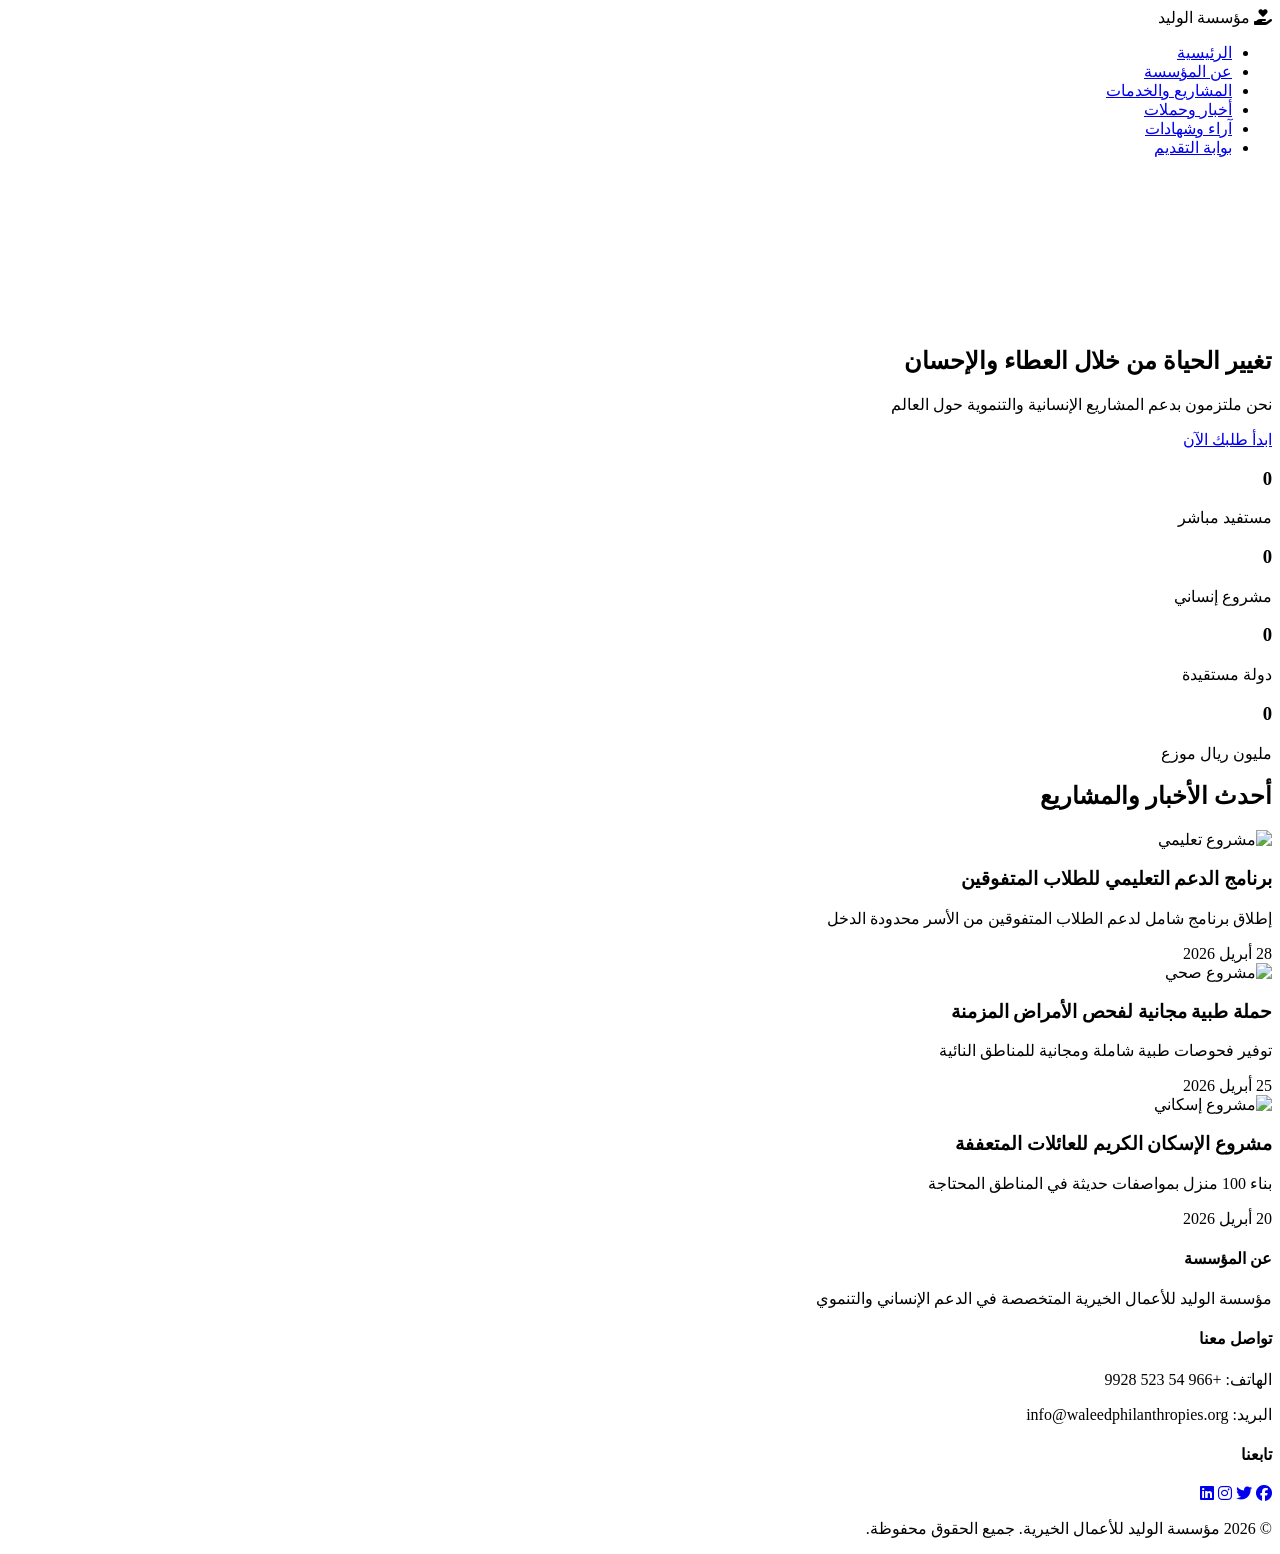
==== index.html @ 7e360c25 "Add initial HTML structure for the website" ====
<!DOCTYPE html>
<html lang="ar" dir="rtl">
<head>
    <meta charset="UTF-8">
    <meta name="viewport" content="width=device-width, initial-scale=1.0">
    <title>مؤسسة الوليد للأعمال الخيرية - Waleed Philanthropies</title>
    <link rel="stylesheet" href="styles/main.css">
    <link rel="stylesheet" href="https://cdnjs.cloudflare.com/ajax/libs/font-awesome/6.4.0/css/all.min.css">
    <link href="https://fonts.googleapis.com/css2?family=Cairo:wght@400;600;700;900&family=Playfair+Display:wght@700&display=swap" rel="stylesheet">
</head>
<body>
    <!-- Navigation Bar -->
    <nav class="navbar">
        <div class="navbar-container">
            <div class="navbar-logo">
                <i class="fas fa-hand-holding-heart"></i>
                <span>مؤسسة الوليد</span>
            </div>
            <ul class="nav-menu">
                <li class="nav-item"><a href="#home" class="nav-link active">الرئيسية</a></li>
                <li class="nav-item"><a href="#about" class="nav-link">عن المؤسسة</a></li>
                <li class="nav-item"><a href="#services" class="nav-link">المشاريع والخدمات</a></li>
                <li class="nav-item"><a href="#blog" class="nav-link">أخبار وحملات</a></li>
                <li class="nav-item"><a href="#testimonials" class="nav-link">آراء وشهادات</a></li>
                <li class="nav-item"><a href="portal.html" class="nav-link portal-btn">بوابة التقديم</a></li>
            </ul>
            <div class="hamburger">
                <span class="bar"></span>
                <span class="bar"></span>
                <span class="bar"></span>
            </div>
        </div>
    </nav>

    <!-- Hero Section -->
    <section id="home" class="hero">
        <video class="hero-video" autoplay muted loop>
            <source src="https://videos.pexels.com/video-files/4325906/4325906-hd_1920_1080_25fps.mp4" type="video/mp4">
        </video>
        <div class="hero-overlay"></div>
        <div class="hero-content">
            <h1 class="hero-title">تغيير الحياة من خلال العطاء والإحسان</h1>
            <p class="hero-subtitle">نحن ملتزمون بدعم المشاريع الإنسانية والتنموية حول العالم</p>
            <a href="portal.html" class="cta-button">ابدأ طلبك الآن</a>
        </div>
    </section>

    <!-- Statistics Section -->
    <section class="statistics">
        <div class="stats-container">
            <div class="stat-card">
                <h3 class="stat-number" data-count="50000">0</h3>
                <p class="stat-label">مستفيد مباشر</p>
            </div>
            <div class="stat-card">
                <h3 class="stat-number" data-count="250">0</h3>
                <p class="stat-label">مشروع إنساني</p>
            </div>
            <div class="stat-card">
                <h3 class="stat-number" data-count="150">0</h3>
                <p class="stat-label">دولة مستقيدة</p>
            </div>
            <div class="stat-card">
                <h3 class="stat-number" data-count="5000">0</h3>
                <p class="stat-label">مليون ريال موزع</p>
            </div>
        </div>
    </section>

    <!-- Latest News Section -->
    <section class="news-section">
        <div class="container">
            <h2 class="section-title">أحدث الأخبار والمشاريع</h2>
            <div class="news-grid">
                <article class="news-card">
                    <img src="https://images.unsplash.com/photo-1488521787991-3873fed32fc4?w=500&h=300&fit=crop" alt="مشروع تعليمي">
                    <div class="news-content">
                        <h3>برنامج الدعم التعليمي للطلاب المتفوقين</h3>
                        <p>إطلاق برنامج شامل لدعم الطلاب المتفوقين من الأسر محدودة الدخل</p>
                        <span class="news-date">28 أبريل 2026</span>
                    </div>
                </article>

                <article class="news-card">
                    <img src="https://images.unsplash.com/photo-1559027615-cd2628902d4a?w=500&h=300&fit=crop" alt="مشروع صحي">
                    <div class="news-content">
                        <h3>حملة طبية مجانية لفحص الأمراض المزمنة</h3>
                        <p>توفير فحوصات طبية شاملة ومجانية للمناطق النائية</p>
                        <span class="news-date">25 أبريل 2026</span>
                    </div>
                </article>

                <article class="news-card">
                    <img src="https://images.unsplash.com/photo-1559329007-40ec44d1641a?w=500&h=300&fit=crop" alt="مشروع إسكاني">
                    <div class="news-content">
                        <h3>مشروع الإسكان الكريم للعائلات المتعففة</h3>
                        <p>بناء 100 منزل بمواصفات حديثة في المناطق المحتاجة</p>
                        <span class="news-date">20 أبريل 2026</span>
                    </div>
                </article>
            </div>
        </div>
    </section>

    <!-- Footer -->
    <footer class="footer">
        <div class="footer-container">
            <div class="footer-section">
                <h4>عن المؤسسة</h4>
                <p>مؤسسة الوليد للأعمال الخيرية المتخصصة في الدعم الإنساني والتنموي</p>
            </div>
            <div class="footer-section">
                <h4>تواصل معنا</h4>
                <p>الهاتف: +966 54 523 9928</p>
                <p>البريد: info@waleedphilanthropies.org</p>
            </div>
            <div class="footer-section">
                <h4>تابعنا</h4>
                <div class="social-links">
                    <a href="#"><i class="fab fa-facebook"></i></a>
                    <a href="#"><i class="fab fa-twitter"></i></a>
                    <a href="#"><i class="fab fa-instagram"></i></a>
                    <a href="#"><i class="fab fa-linkedin"></i></a>
                </div>
            </div>
        </div>
        <div class="footer-bottom">
            <p>&copy; 2026 مؤسسة الوليد للأعمال الخيرية. جميع الحقوق محفوظة.</p>
        </div>
    </footer>

    <script src="js/main.js"></script>
</body>
</html>
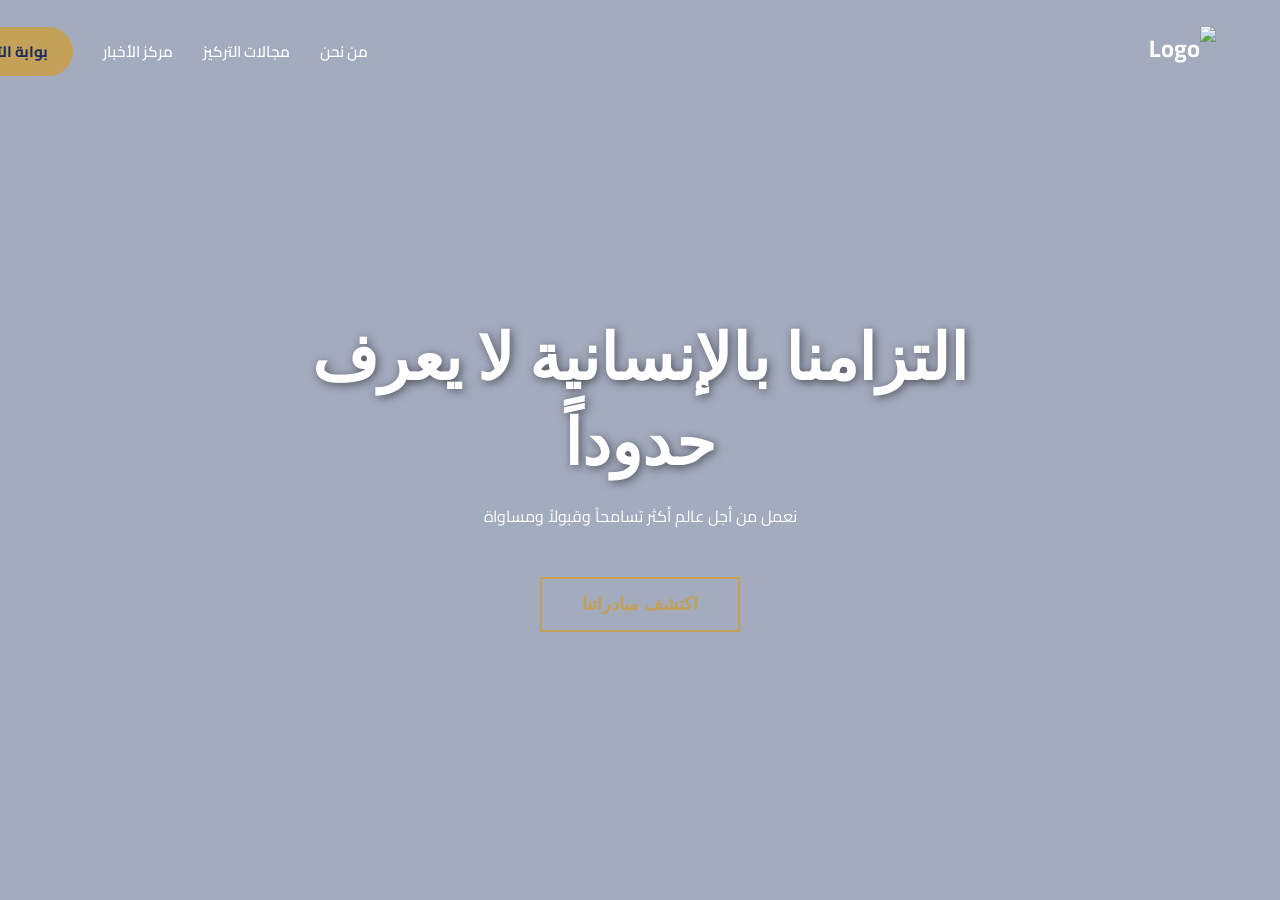
==== commit f65f336b: "Refactor index.html structure and content Updated the title and modified the navigation bar structur" ====
--- a/index.html
+++ b/index.html
@@ -3,132 +3,45 @@
 <head>
     <meta charset="UTF-8">
     <meta name="viewport" content="width=device-width, initial-scale=1.0">
-    <title>مؤسسة الوليد للأعمال الخيرية - Waleed Philanthropies</title>
+    <title>مؤسسة الوليد للإنسانية</title>
+    <link href="https://fonts.googleapis.com/css2?family=Cairo:wght@400;700&family=Playfair+Display:wght@700&display=swap" rel="stylesheet">
     <link rel="stylesheet" href="styles/main.css">
-    <link rel="stylesheet" href="https://cdnjs.cloudflare.com/ajax/libs/font-awesome/6.4.0/css/all.min.css">
-    <link href="https://fonts.googleapis.com/css2?family=Cairo:wght@400;600;700;900&family=Playfair+Display:wght@700&display=swap" rel="stylesheet">
 </head>
 <body>
-    <!-- Navigation Bar -->
-    <nav class="navbar">
-        <div class="navbar-container">
-            <div class="navbar-logo">
-                <i class="fas fa-hand-holding-heart"></i>
-                <span>مؤسسة الوليد</span>
-            </div>
-            <ul class="nav-menu">
-                <li class="nav-item"><a href="#home" class="nav-link active">الرئيسية</a></li>
-                <li class="nav-item"><a href="#about" class="nav-link">عن المؤسسة</a></li>
-                <li class="nav-item"><a href="#services" class="nav-link">المشاريع والخدمات</a></li>
-                <li class="nav-item"><a href="#blog" class="nav-link">أخبار وحملات</a></li>
-                <li class="nav-item"><a href="#testimonials" class="nav-link">آراء وشهادات</a></li>
-                <li class="nav-item"><a href="portal.html" class="nav-link portal-btn">بوابة التقديم</a></li>
-            </ul>
-            <div class="hamburger">
-                <span class="bar"></span>
-                <span class="bar"></span>
-                <span class="bar"></span>
-            </div>
+
+    <nav class="navbar" id="mainNav">
+        <div class="navbar-logo">
+            <img src="https://alwaleedphilanthropies.org/themes/custom/alwaleed/logo.svg" alt="Logo" style="height: 50px;">
         </div>
+        <ul class="nav-links">
+            <li><a href="#">من نحن</a></li>
+            <li><a href="#">مجالات التركيز</a></li>
+            <li><a href="#">مركز الأخبار</a></li>
+            <li><a href="portal.html" class="portal-btn">بوابة التقديم</a></li>
+        </ul>
     </nav>
 
-    <!-- Hero Section -->
-    <section id="home" class="hero">
-        <video class="hero-video" autoplay muted loop>
-            <source src="https://videos.pexels.com/video-files/4325906/4325906-hd_1920_1080_25fps.mp4" type="video/mp4">
+    <header class="hero">
+        <div class="hero-overlay"></div>
+        <video class="hero-video" autoplay muted loop playsinline>
+            <source src="https://alwaleedphilanthropies.org/themes/custom/alwaleed/video/home-video.mp4" type="video/mp4">
         </video>
-        <div class="hero-overlay"></div>
         <div class="hero-content">
-            <h1 class="hero-title">تغيير الحياة من خلال العطاء والإحسان</h1>
-            <p class="hero-subtitle">نحن ملتزمون بدعم المشاريع الإنسانية والتنموية حول العالم</p>
-            <a href="portal.html" class="cta-button">ابدأ طلبك الآن</a>
+            <h1 class="hero-title">التزامنا بالإنسانية لا يعرف حدوداً</h1>
+            <p>نعمل من أجل عالم أكثر تسامحاً وقبولاً ومساواة</p>
+            <button class="cta-main" onclick="location.href='portal.html'">اكتشف مبادراتنا</button>
         </div>
-    </section>
+    </header>
 
-    <!-- Statistics Section -->
-    <section class="statistics">
-        <div class="stats-container">
-            <div class="stat-card">
-                <h3 class="stat-number" data-count="50000">0</h3>
-                <p class="stat-label">مستفيد مباشر</p>
-            </div>
-            <div class="stat-card">
-                <h3 class="stat-number" data-count="250">0</h3>
-                <p class="stat-label">مشروع إنساني</p>
-            </div>
-            <div class="stat-card">
-                <h3 class="stat-number" data-count="150">0</h3>
-                <p class="stat-label">دولة مستقيدة</p>
-            </div>
-            <div class="stat-card">
-                <h3 class="stat-number" data-count="5000">0</h3>
-                <p class="stat-label">مليون ريال موزع</p>
-            </div>
-        </div>
-    </section>
-
-    <!-- Latest News Section -->
-    <section class="news-section">
-        <div class="container">
-            <h2 class="section-title">أحدث الأخبار والمشاريع</h2>
-            <div class="news-grid">
-                <article class="news-card">
-                    <img src="https://images.unsplash.com/photo-1488521787991-3873fed32fc4?w=500&h=300&fit=crop" alt="مشروع تعليمي">
-                    <div class="news-content">
-                        <h3>برنامج الدعم التعليمي للطلاب المتفوقين</h3>
-                        <p>إطلاق برنامج شامل لدعم الطلاب المتفوقين من الأسر محدودة الدخل</p>
-                        <span class="news-date">28 أبريل 2026</span>
-                    </div>
-                </article>
-
-                <article class="news-card">
-                    <img src="https://images.unsplash.com/photo-1559027615-cd2628902d4a?w=500&h=300&fit=crop" alt="مشروع صحي">
-                    <div class="news-content">
-                        <h3>حملة طبية مجانية لفحص الأمراض المزمنة</h3>
-                        <p>توفير فحوصات طبية شاملة ومجانية للمناطق النائية</p>
-                        <span class="news-date">25 أبريل 2026</span>
-                    </div>
-                </article>
-
-                <article class="news-card">
-                    <img src="https://images.unsplash.com/photo-1559329007-40ec44d1641a?w=500&h=300&fit=crop" alt="مشروع إسكاني">
-                    <div class="news-content">
-                        <h3>مشروع الإسكان الكريم للعائلات المتعففة</h3>
-                        <p>بناء 100 منزل بمواصفات حديثة في المناطق المحتاجة</p>
-                        <span class="news-date">20 أبريل 2026</span>
-                    </div>
-                </article>
-            </div>
-        </div>
-    </section>
-
-    <!-- Footer -->
-    <footer class="footer">
-        <div class="footer-container">
-            <div class="footer-section">
-                <h4>عن المؤسسة</h4>
-                <p>مؤسسة الوليد للأعمال الخيرية المتخصصة في الدعم الإنساني والتنموي</p>
-            </div>
-            <div class="footer-section">
-                <h4>تواصل معنا</h4>
-                <p>الهاتف: +966 54 523 9928</p>
-                <p>البريد: info@waleedphilanthropies.org</p>
-            </div>
-            <div class="footer-section">
-                <h4>تابعنا</h4>
-                <div class="social-links">
-                    <a href="#"><i class="fab fa-facebook"></i></a>
-                    <a href="#"><i class="fab fa-twitter"></i></a>
-                    <a href="#"><i class="fab fa-instagram"></i></a>
-                    <a href="#"><i class="fab fa-linkedin"></i></a>
-                </div>
-            </div>
-        </div>
-        <div class="footer-bottom">
-            <p>&copy; 2026 مؤسسة الوليد للأعمال الخيرية. جميع الحقوق محفوظة.</p>
-        </div>
-    </footer>
-
-    <script src="js/main.js"></script>
+    <script>
+        window.onscroll = function() {
+            var nav = document.getElementById('mainNav');
+            if (window.pageYOffset > 100) {
+                nav.classList.add("scrolled");
+            } else {
+                nav.classList.remove("scrolled");
+            }
+        };
+    </script>
 </body>
 </html>
--- a/styles/main.css
+++ b/styles/main.css
@@ -0,0 +1,133 @@
+/* تحديث التنسيق ليكون مطابقاً للموقع الرسمي */
+:root {
+    --primary-navy: #1a2d5c;
+    --gold-accent: #C5A059;
+    --white: #ffffff;
+    --transition: all 0.4s ease;
+}
+
+body {
+    font-family: 'Cairo', sans-serif;
+    margin: 0;
+    overflow-x: hidden;
+}
+
+/* شريط التنقل الشفاف (مثل الموقع الرسمي) */
+.navbar {
+    position: fixed;
+    top: 0;
+    width: 100%;
+    padding: 20px 5%;
+    display: flex;
+    justify-content: space-between;
+    align-items: center;
+    z-index: 1000;
+    background: transparent; /* يبدأ شفافاً */
+    transition: var(--transition);
+}
+
+/* يتحول للون الكحلي عند التمرير للأسفل */
+.navbar.scrolled {
+    background: var(--primary-navy);
+    padding: 10px 5%;
+    box-shadow: 0 5px 15px rgba(0,0,0,0.2);
+}
+
+.navbar-logo {
+    color: var(--white);
+    font-size: 1.5rem;
+    font-weight: 700;
+    display: flex;
+    align-items: center;
+    gap: 10px;
+}
+
+.nav-links {
+    display: flex;
+    gap: 30px;
+    list-style: none;
+}
+
+.nav-links a {
+    color: var(--white);
+    text-decoration: none;
+    font-weight: 600;
+    font-size: 0.95rem;
+    transition: var(--transition);
+}
+
+.nav-links a:hover {
+    color: var(--gold-accent);
+}
+
+/* زر بوابة التقديم المييز */
+.portal-btn {
+    background: var(--gold-accent);
+    color: var(--primary-navy) !important;
+    padding: 10px 25px;
+    border-radius: 50px; /* زوايا دائرية بالكامل */
+    font-weight: 700 !important;
+}
+
+/* قسم الفيديو الرئيسي (Hero Section) */
+.hero {
+    height: 100vh;
+    width: 100%;
+    position: relative;
+    display: flex;
+    align-items: center;
+    justify-content: center;
+    text-align: center;
+    color: var(--white);
+}
+
+.hero-video {
+    position: absolute;
+    top: 0;
+    left: 0;
+    width: 100%;
+    height: 100%;
+    object-fit: cover;
+    z-index: -1;
+}
+
+.hero-overlay {
+    position: absolute;
+    top: 0;
+    left: 0;
+    width: 100%;
+    height: 100%;
+    background: rgba(26, 45, 92, 0.4); /* تظليل خفيف جداً لإبراز النص */
+    z-index: 0;
+}
+
+.hero-content {
+    position: relative;
+    z-index: 1;
+    max-width: 800px;
+}
+
+.hero-title {
+    font-family: 'Playfair Display', serif; /* خط فخم للعناوين */
+    font-size: 4rem;
+    font-weight: 700;
+    margin-bottom: 20px;
+    text-shadow: 2px 2px 10px rgba(0,0,0,0.5);
+}
+
+.cta-main {
+    margin-top: 30px;
+    padding: 15px 40px;
+    background: transparent;
+    border: 2px solid var(--gold-accent);
+    color: var(--gold-accent);
+    font-size: 1.1rem;
+    font-weight: 700;
+    cursor: pointer;
+    transition: var(--transition);
+}
+
+.cta-main:hover {
+    background: var(--gold-accent);
+    color: var(--primary-navy);
+}
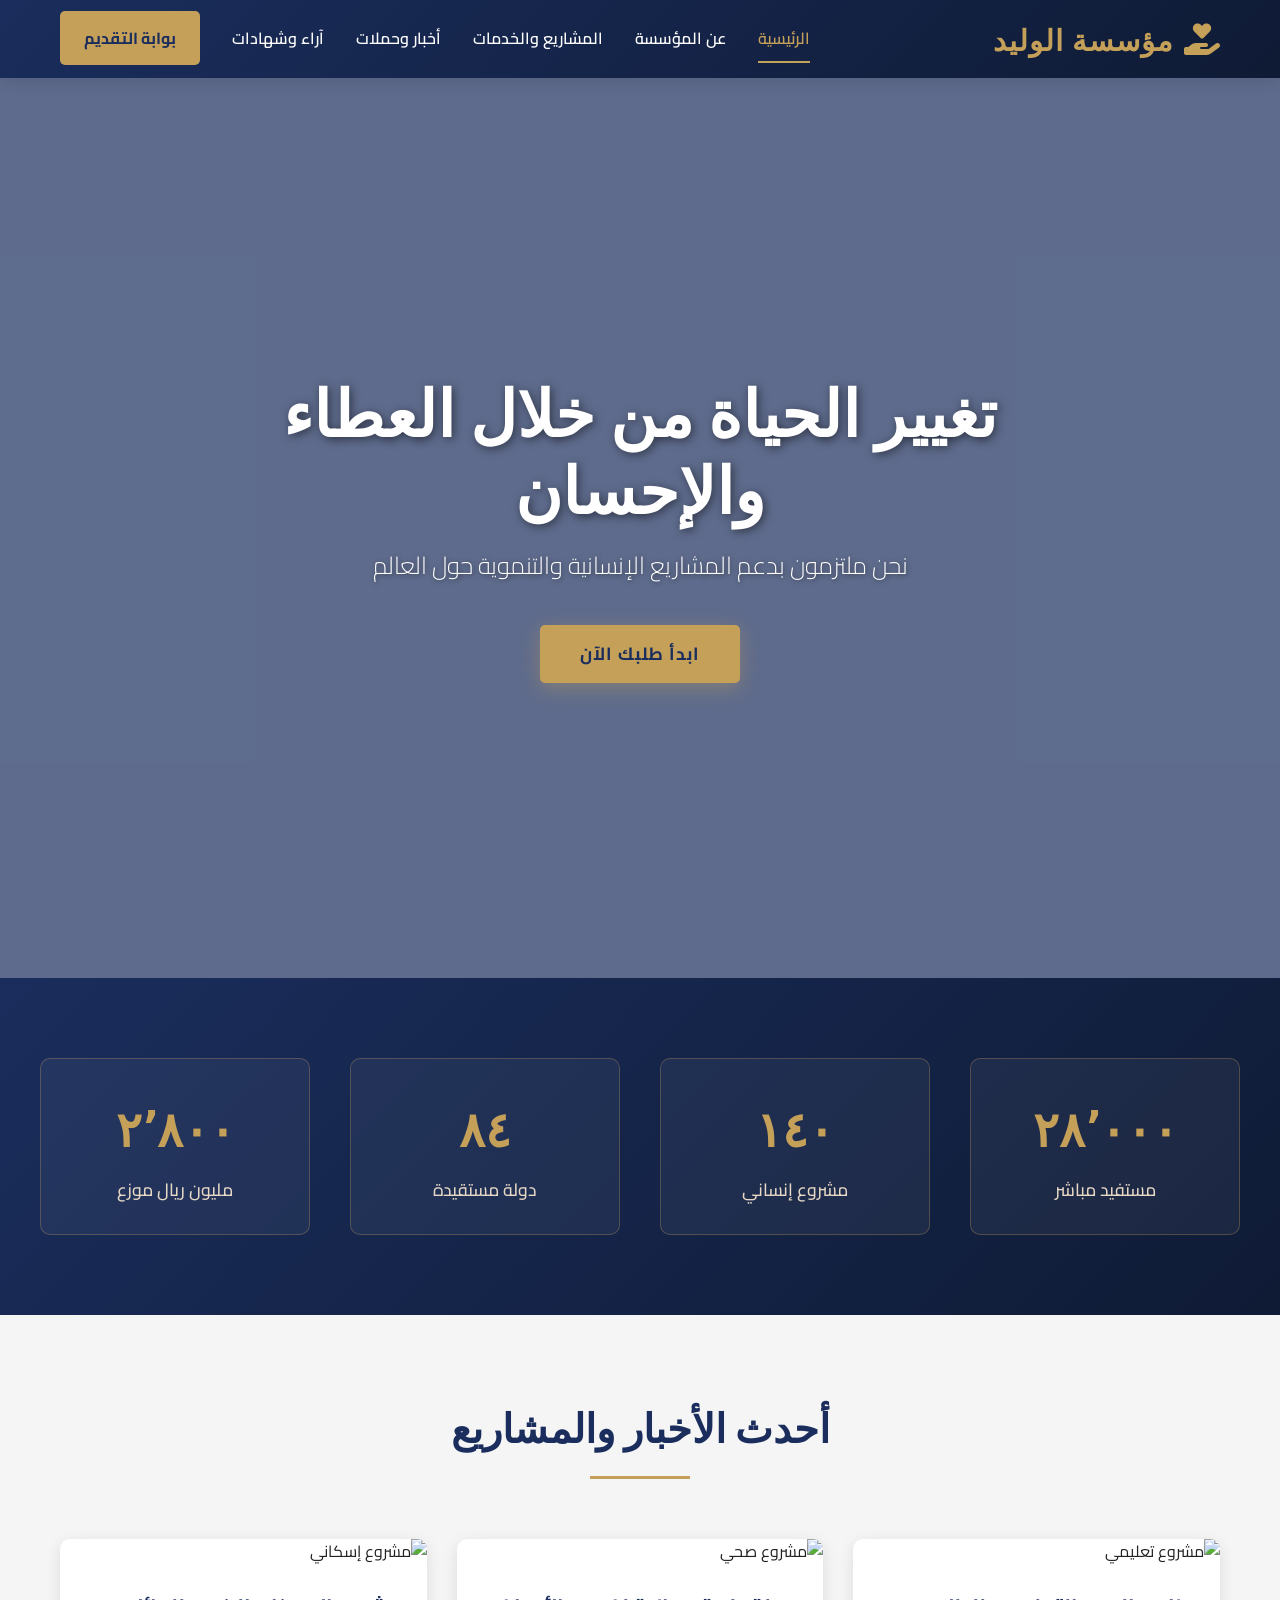
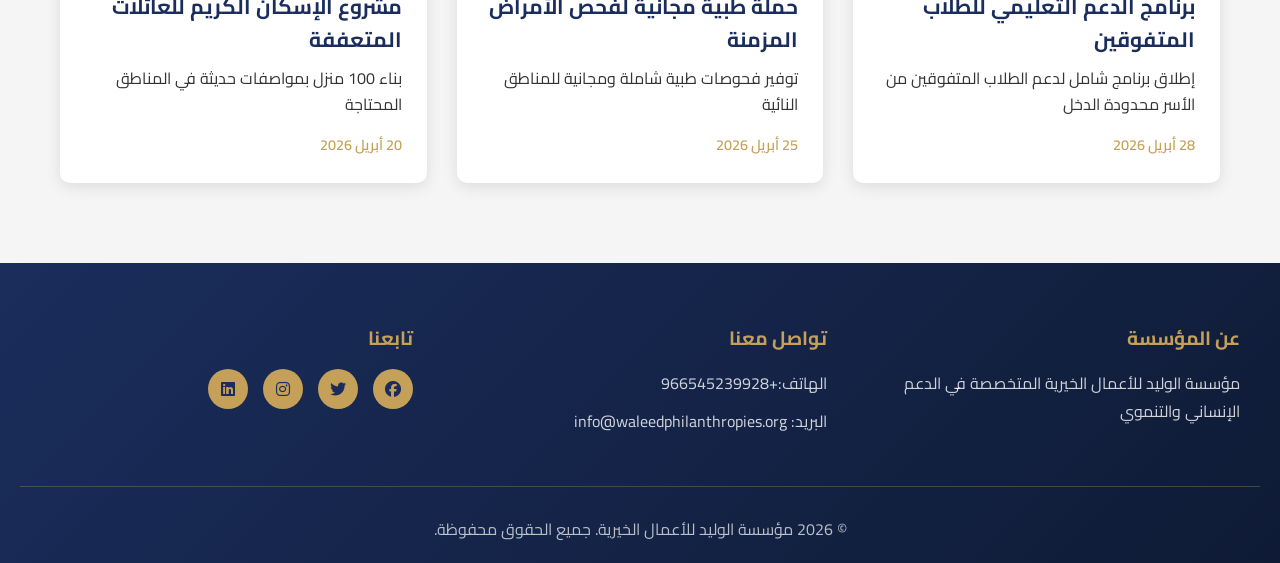
==== commit aa380fb0: "Update title and navigation structure in index.html" ====
--- a/index.html
+++ b/index.html
@@ -3,45 +3,132 @@
 <head>
     <meta charset="UTF-8">
     <meta name="viewport" content="width=device-width, initial-scale=1.0">
-    <title>مؤسسة الوليد للإنسانية</title>
-    <link href="https://fonts.googleapis.com/css2?family=Cairo:wght@400;700&family=Playfair+Display:wght@700&display=swap" rel="stylesheet">
+    <title>مؤسسة الوليد للأعمال الخيرية - Waleed Philanthropies</title>
     <link rel="stylesheet" href="styles/main.css">
+    <link rel="stylesheet" href="https://cdnjs.cloudflare.com/ajax/libs/font-awesome/6.4.0/css/all.min.css">
+    <link href="https://fonts.googleapis.com/css2?family=Cairo:wght@400;600;700;900&family=Playfair+Display:wght@700&display=swap" rel="stylesheet">
 </head>
 <body>
-
-    <nav class="navbar" id="mainNav">
-        <div class="navbar-logo">
-            <img src="https://alwaleedphilanthropies.org/themes/custom/alwaleed/logo.svg" alt="Logo" style="height: 50px;">
+    <!-- Navigation Bar -->
+    <nav class="navbar">
+        <div class="navbar-container">
+            <div class="navbar-logo">
+                <i class="fas fa-hand-holding-heart"></i>
+                <span>مؤسسة الوليد</span>
+            </div>
+            <ul class="nav-menu">
+                <li class="nav-item"><a href="#home" class="nav-link active">الرئيسية</a></li>
+                <li class="nav-item"><a href="#about" class="nav-link">عن المؤسسة</a></li>
+                <li class="nav-item"><a href="#services" class="nav-link">المشاريع والخدمات</a></li>
+                <li class="nav-item"><a href="#blog" class="nav-link">أخبار وحملات</a></li>
+                <li class="nav-item"><a href="#testimonials" class="nav-link">آراء وشهادات</a></li>
+                <li class="nav-item"><a href="portal.html" class="nav-link portal-btn">بوابة التقديم</a></li>
+            </ul>
+            <div class="hamburger">
+                <span class="bar"></span>
+                <span class="bar"></span>
+                <span class="bar"></span>
+            </div>
         </div>
-        <ul class="nav-links">
-            <li><a href="#">من نحن</a></li>
-            <li><a href="#">مجالات التركيز</a></li>
-            <li><a href="#">مركز الأخبار</a></li>
-            <li><a href="portal.html" class="portal-btn">بوابة التقديم</a></li>
-        </ul>
     </nav>
 
-    <header class="hero">
+    <!-- Hero Section -->
+    <section id="home" class="hero">
+        <video class="hero-video" autoplay muted loop>
+            <source src="https://videos.pexels.com/video-files/4325906/4325906-hd_1920_1080_25fps.mp4" type="video/mp4">
+        </video>
         <div class="hero-overlay"></div>
-        <video class="hero-video" autoplay muted loop playsinline>
-            <source src="https://alwaleedphilanthropies.org/themes/custom/alwaleed/video/home-video.mp4" type="video/mp4">
-        </video>
         <div class="hero-content">
-            <h1 class="hero-title">التزامنا بالإنسانية لا يعرف حدوداً</h1>
-            <p>نعمل من أجل عالم أكثر تسامحاً وقبولاً ومساواة</p>
-            <button class="cta-main" onclick="location.href='portal.html'">اكتشف مبادراتنا</button>
+            <h1 class="hero-title">تغيير الحياة من خلال العطاء والإحسان</h1>
+            <p class="hero-subtitle">نحن ملتزمون بدعم المشاريع الإنسانية والتنموية حول العالم</p>
+            <a href="portal.html" class="cta-button">ابدأ طلبك الآن</a>
         </div>
-    </header>
+    </section>
 
-    <script>
-        window.onscroll = function() {
-            var nav = document.getElementById('mainNav');
-            if (window.pageYOffset > 100) {
-                nav.classList.add("scrolled");
-            } else {
-                nav.classList.remove("scrolled");
-            }
-        };
-    </script>
+    <!-- Statistics Section -->
+    <section class="statistics">
+        <div class="stats-container">
+            <div class="stat-card">
+                <h3 class="stat-number" data-count="50000">0</h3>
+                <p class="stat-label">مستفيد مباشر</p>
+            </div>
+            <div class="stat-card">
+                <h3 class="stat-number" data-count="250">0</h3>
+                <p class="stat-label">مشروع إنساني</p>
+            </div>
+            <div class="stat-card">
+                <h3 class="stat-number" data-count="150">0</h3>
+                <p class="stat-label">دولة مستقيدة</p>
+            </div>
+            <div class="stat-card">
+                <h3 class="stat-number" data-count="5000">0</h3>
+                <p class="stat-label">مليون ريال موزع</p>
+            </div>
+        </div>
+    </section>
+
+    <!-- Latest News Section -->
+    <section class="news-section">
+        <div class="container">
+            <h2 class="section-title">أحدث الأخبار والمشاريع</h2>
+            <div class="news-grid">
+                <article class="news-card">
+                    <img src="https://images.unsplash.com/photo-1488521787991-3873fed32fc4?w=500&h=300&fit=crop" alt="مشروع تعليمي">
+                    <div class="news-content">
+                        <h3>برنامج الدعم التعليمي للطلاب المتفوقين</h3>
+                        <p>إطلاق برنامج شامل لدعم الطلاب المتفوقين من الأسر محدودة الدخل</p>
+                        <span class="news-date">28 أبريل 2026</span>
+                    </div>
+                </article>
+
+                <article class="news-card">
+                    <img src="https://images.unsplash.com/photo-1559027615-cd2628902d4a?w=500&h=300&fit=crop" alt="مشروع صحي">
+                    <div class="news-content">
+                        <h3>حملة طبية مجانية لفحص الأمراض المزمنة</h3>
+                        <p>توفير فحوصات طبية شاملة ومجانية للمناطق النائية</p>
+                        <span class="news-date">25 أبريل 2026</span>
+                    </div>
+                </article>
+
+                <article class="news-card">
+                    <img src="https://images.unsplash.com/photo-1559329007-40ec44d1641a?w=500&h=300&fit=crop" alt="مشروع إسكاني">
+                    <div class="news-content">
+                        <h3>مشروع الإسكان الكريم للعائلات المتعففة</h3>
+                        <p>بناء 100 منزل بمواصفات حديثة في المناطق المحتاجة</p>
+                        <span class="news-date">20 أبريل 2026</span>
+                    </div>
+                </article>
+            </div>
+        </div>
+    </section>
+
+    <!-- Footer -->
+    <footer class="footer">
+        <div class="footer-container">
+            <div class="footer-section">
+                <h4>عن المؤسسة</h4>
+                <p>مؤسسة الوليد للأعمال الخيرية المتخصصة في الدعم الإنساني والتنموي</p>
+            </div>
+            <div class="footer-section">
+                <h4>تواصل معنا</h4>
+                <p>الهاتف:+966545239928 </p>
+                <p>البريد: info@waleedphilanthropies.org</p>
+            </div>
+            <div class="footer-section">
+                <h4>تابعنا</h4>
+                <div class="social-links">
+                    <a href="#"><i class="fab fa-facebook"></i></a>
+                    <a href="#"><i class="fab fa-twitter"></i></a>
+                    <a href="#"><i class="fab fa-instagram"></i></a>
+                    <a href="#"><i class="fab fa-linkedin"></i></a>
+                </div>
+            </div>
+        </div>
+        <div class="footer-bottom">
+            <p>&copy; 2026 مؤسسة الوليد للأعمال الخيرية. جميع الحقوق محفوظة.</p>
+        </div>
+    </footer>
+
+    <script src="js/main.js"></script>
 </body>
 </html>
--- a/styles/main.css
+++ b/styles/main.css
@@ -1,84 +1,161 @@
-/* تحديث التنسيق ليكون مطابقاً للموقع الرسمي */
+/* ============================================================
+   MAIN STYLESHEET - Waleed Philanthropies Website
+   RTL Design with Premium Color Palette
+   ============================================================ */
+
+/* Color Scheme */
 :root {
     --primary-navy: #1a2d5c;
+    --secondary-navy: #0f1b35;
     --gold-accent: #C5A059;
+    --light-gold: #e8d9c7;
     --white: #ffffff;
-    --transition: all 0.4s ease;
+    --light-gray: #f5f5f5;
+    --dark-gray: #333333;
+    --text-color: #222222;
+    --border-color: #e0e0e0;
+    --shadow: 0 4px 15px rgba(0, 0, 0, 0.1);
+    --shadow-lg: 0 10px 40px rgba(0, 0, 0, 0.15);
+}
+
+/* ============================================================
+   GLOBAL STYLES
+   ============================================================ */
+
+* {
+    margin: 0;
+    padding: 0;
+    box-sizing: border-box;
+}
+
+html {
+    scroll-behavior: smooth;
 }
 
 body {
     font-family: 'Cairo', sans-serif;
-    margin: 0;
-    overflow-x: hidden;
-}
-
-/* شريط التنقل الشفاف (مثل الموقع الرسمي) */
+    color: var(--text-color);
+    line-height: 1.6;
+    background-color: var(--white);
+    direction: rtl;
+}
+
+.container {
+    max-width: 1200px;
+    margin: 0 auto;
+    padding: 0 20px;
+}
+
+/* ============================================================
+   NAVIGATION BAR
+   ============================================================ */
+
 .navbar {
-    position: fixed;
+    background: linear-gradient(135deg, var(--primary-navy) 0%, var(--secondary-navy) 100%);
+    padding: 1rem 0;
+    position: sticky;
     top: 0;
-    width: 100%;
-    padding: 20px 5%;
+    z-index: 1000;
+    box-shadow: var(--shadow);
+}
+
+.navbar-container {
+    max-width: 1200px;
+    margin: 0 auto;
+    padding: 0 20px;
     display: flex;
     justify-content: space-between;
     align-items: center;
-    z-index: 1000;
-    background: transparent; /* يبدأ شفافاً */
-    transition: var(--transition);
-}
-
-/* يتحول للون الكحلي عند التمرير للأسفل */
-.navbar.scrolled {
-    background: var(--primary-navy);
-    padding: 10px 5%;
-    box-shadow: 0 5px 15px rgba(0,0,0,0.2);
 }
 
 .navbar-logo {
-    color: var(--white);
-    font-size: 1.5rem;
-    font-weight: 700;
     display: flex;
     align-items: center;
     gap: 10px;
-}
-
-.nav-links {
+    color: var(--gold-accent);
+    font-size: 1.8rem;
+    font-weight: 700;
+    text-decoration: none;
+}
+
+.navbar-logo i {
+    font-size: 2rem;
+}
+
+.navbar-logo span {
+    font-family: 'Playfair Display', serif;
+    letter-spacing: 1px;
+}
+
+.nav-menu {
     display: flex;
-    gap: 30px;
     list-style: none;
-}
-
-.nav-links a {
+    gap: 2rem;
+    align-items: center;
+}
+
+.nav-item {
+    position: relative;
+}
+
+.nav-link {
     color: var(--white);
     text-decoration: none;
     font-weight: 600;
-    font-size: 0.95rem;
-    transition: var(--transition);
-}
-
-.nav-links a:hover {
+    transition: all 0.3s ease;
+    padding: 0.5rem 0;
+    border-bottom: 2px solid transparent;
+}
+
+.nav-link:hover,
+.nav-link.active {
     color: var(--gold-accent);
-}
-
-/* زر بوابة التقديم المييز */
+    border-bottom-color: var(--gold-accent);
+}
+
 .portal-btn {
     background: var(--gold-accent);
     color: var(--primary-navy) !important;
-    padding: 10px 25px;
-    border-radius: 50px; /* زوايا دائرية بالكامل */
-    font-weight: 700 !important;
-}
-
-/* قسم الفيديو الرئيسي (Hero Section) */
+    padding: 0.75rem 1.5rem;
+    border-radius: 5px;
+    border: none;
+    font-weight: 700;
+    transition: all 0.3s ease;
+}
+
+.portal-btn:hover {
+    background: #b8933f;
+    transform: translateY(-2px);
+    box-shadow: 0 5px 15px rgba(197, 160, 89, 0.4);
+}
+
+.hamburger {
+    display: none;
+    flex-direction: column;
+    cursor: pointer;
+}
+
+.bar {
+    width: 25px;
+    height: 3px;
+    margin: 5px 0;
+    background-color: var(--white);
+    transition: 0.3s;
+}
+
+/* ============================================================
+   HERO SECTION
+   ============================================================ */
+
 .hero {
+    position: relative;
     height: 100vh;
-    width: 100%;
-    position: relative;
     display: flex;
     align-items: center;
     justify-content: center;
+    color: var(--white);
+    overflow: hidden;
     text-align: center;
-    color: var(--white);
 }
 
 .hero-video {
@@ -88,7 +165,7 @@
     width: 100%;
     height: 100%;
     object-fit: cover;
-    z-index: -1;
+    z-index: -2;
 }
 
 .hero-overlay {
@@ -97,37 +174,332 @@
     left: 0;
     width: 100%;
     height: 100%;
-    background: rgba(26, 45, 92, 0.4); /* تظليل خفيف جداً لإبراز النص */
-    z-index: 0;
+    background: rgba(26, 45, 92, 0.7);
+    z-index: -1;
 }
 
 .hero-content {
-    position: relative;
-    z-index: 1;
     max-width: 800px;
+    padding: 40px 20px;
+    animation: fadeInUp 1s ease-out;
 }
 
 .hero-title {
-    font-family: 'Playfair Display', serif; /* خط فخم للعناوين */
+    font-family: 'Playfair Display', serif;
     font-size: 4rem;
     font-weight: 700;
     margin-bottom: 20px;
-    text-shadow: 2px 2px 10px rgba(0,0,0,0.5);
-}
-
-.cta-main {
-    margin-top: 30px;
-    padding: 15px 40px;
-    background: transparent;
-    border: 2px solid var(--gold-accent);
-    color: var(--gold-accent);
-    font-size: 1.1rem;
-    font-weight: 700;
-    cursor: pointer;
-    transition: var(--transition);
-}
-
-.cta-main:hover {
+    text-shadow: 2px 2px 10px rgba(0, 0, 0, 0.5);
+    line-height: 1.2;
+}
+
+.hero-subtitle {
+    font-size: 1.5rem;
+    margin-bottom: 40px;
+    text-shadow: 1px 1px 5px rgba(0, 0, 0, 0.5);
+    font-weight: 300;
+}
+
+.cta-button {
+    display: inline-block;
     background: var(--gold-accent);
     color: var(--primary-navy);
-}
+    padding: 15px 40px;
+    border-radius: 5px;
+    text-decoration: none;
+    font-weight: 700;
+    font-size: 1.1rem;
+    transition: all 0.3s ease;
+    box-shadow: 0 5px 20px rgba(197, 160, 89, 0.4);
+    text-transform: uppercase;
+    letter-spacing: 1px;
+}
+
+.cta-button:hover {
+    background: #b8933f;
+    transform: translateY(-3px);
+    box-shadow: 0 8px 30px rgba(197, 160, 89, 0.6);
+}
+
+@keyframes fadeInUp {
+    from {
+        opacity: 0;
+        transform: translateY(30px);
+    }
+    to {
+        opacity: 1;
+        transform: translateY(0);
+    }
+}
+
+/* ============================================================
+   STATISTICS SECTION
+   ============================================================ */
+
+.statistics {
+    background: linear-gradient(135deg, var(--primary-navy) 0%, var(--secondary-navy) 100%);
+    padding: 80px 20px;
+    color: var(--white);
+}
+
+.stats-container {
+    max-width: 1200px;
+    margin: 0 auto;
+    display: grid;
+    grid-template-columns: repeat(auto-fit, minmax(250px, 1fr));
+    gap: 40px;
+}
+
+.stat-card {
+    text-align: center;
+    padding: 30px;
+    background: rgba(255, 255, 255, 0.05);
+    border-radius: 10px;
+    border: 1px solid rgba(197, 160, 89, 0.3);
+    transition: all 0.3s ease;
+}
+
+.stat-card:hover {
+    background: rgba(197, 160, 89, 0.1);
+    transform: translateY(-5px);
+}
+
+.stat-number {
+    font-family: 'Playfair Display', serif;
+    font-size: 3rem;
+    color: var(--gold-accent);
+    margin-bottom: 10px;
+    font-weight: 700;
+}
+
+.stat-label {
+    font-size: 1.1rem;
+    color: var(--light-gold);
+    font-weight: 500;
+}
+
+/* ============================================================
+   NEWS SECTION
+   ============================================================ */
+
+.news-section {
+    padding: 80px 20px;
+    background: var(--light-gray);
+}
+
+.section-title {
+    text-align: center;
+    font-family: 'Playfair Display', serif;
+    font-size: 2.5rem;
+    color: var(--primary-navy);
+    margin-bottom: 60px;
+    position: relative;
+    padding-bottom: 20px;
+}
+
+.section-title::after {
+    content: '';
+    position: absolute;
+    bottom: 0;
+    left: 50%;
+    transform: translateX(-50%);
+    width: 100px;
+    height: 3px;
+    background: var(--gold-accent);
+}
+
+.news-grid {
+    max-width: 1200px;
+    margin: 0 auto;
+    display: grid;
+    grid-template-columns: repeat(auto-fit, minmax(350px, 1fr));
+    gap: 30px;
+}
+
+.news-card {
+    background: var(--white);
+    border-radius: 10px;
+    overflow: hidden;
+    box-shadow: var(--shadow);
+    transition: all 0.3s ease;
+    cursor: pointer;
+}
+
+.news-card:hover {
+    transform: translateY(-10px);
+    box-shadow: var(--shadow-lg);
+}
+
+.news-card img {
+    width: 100%;
+    height: 250px;
+    object-fit: cover;
+    transition: transform 0.3s ease;
+}
+
+.news-card:hover img {
+    transform: scale(1.05);
+}
+
+.news-content {
+    padding: 25px;
+}
+
+.news-card h3 {
+    color: var(--primary-navy);
+    font-size: 1.3rem;
+    margin-bottom: 10px;
+    font-weight: 700;
+}
+
+.news-card p {
+    color: var(--dark-gray);
+    margin-bottom: 15px;
+    line-height: 1.6;
+}
+
+.news-date {
+    display: inline-block;
+    color: var(--gold-accent);
+    font-size: 0.9rem;
+    font-weight: 600;
+}
+
+/* ============================================================
+   FOOTER
+   ============================================================ */
+
+.footer {
+    background: linear-gradient(135deg, var(--primary-navy) 0%, var(--secondary-navy) 100%);
+    color: var(--white);
+    padding: 60px 20px 20px;
+}
+
+.footer-container {
+    max-width: 1200px;
+    margin: 0 auto;
+    display: grid;
+    grid-template-columns: repeat(auto-fit, minmax(250px, 1fr));
+    gap: 40px;
+    margin-bottom: 40px;
+}
+
+.footer-section h4 {
+    color: var(--gold-accent);
+    font-size: 1.2rem;
+    margin-bottom: 15px;
+    font-weight: 700;
+}
+
+.footer-section p {
+    color: rgba(255, 255, 255, 0.8);
+    margin-bottom: 10px;
+    line-height: 1.8;
+}
+
+.social-links {
+    display: flex;
+    gap: 15px;
+}
+
+.social-links a {
+    display: inline-flex;
+    align-items: center;
+    justify-content: center;
+    width: 40px;
+    height: 40px;
+    background: var(--gold-accent);
+    color: var(--primary-navy);
+    border-radius: 50%;
+    transition: all 0.3s ease;
+    text-decoration: none;
+}
+
+.social-links a:hover {
+    background: #b8933f;
+    transform: translateY(-3px);
+}
+
+.footer-bottom {
+    text-align: center;
+    padding-top: 30px;
+    border-top: 1px solid rgba(197, 160, 89, 0.3);
+    color: rgba(255, 255, 255, 0.7);
+}
+
+/* ============================================================
+   RESPONSIVE DESIGN
+   ============================================================ */
+
+@media (max-width: 768px) {
+    .hamburger {
+        display: flex;
+    }
+
+    .nav-menu {
+        position: fixed;
+        left: -100%;
+        top: 70px;
+        flex-direction: column;
+        background-color: var(--primary-navy);
+        width: 100%;
+        text-align: center;
+        transition: 0.3s;
+        gap: 0;
+        padding: 20px 0;
+    }
+
+    .nav-menu.active {
+        left: 0;
+    }
+
+    .nav-item {
+        width: 100%;
+        padding: 15px 0;
+    }
+
+    .hero-title {
+        font-size: 2rem;
+    }
+
+    .hero-subtitle {
+        font-size: 1rem;
+    }
+
+    .section-title {
+        font-size: 1.8rem;
+    }
+
+    .news-grid {
+        grid-template-columns: 1fr;
+    }
+
+    .stats-container {
+        grid-template-columns: repeat(2, 1fr);
+        gap: 20px;
+    }
+}
+
+@media (max-width: 480px) {
+    .hero-title {
+        font-size: 1.5rem;
+    }
+
+    .cta-button {
+        padding: 12px 30px;
+        font-size: 0.9rem;
+    }
+
+    .stat-number {
+        font-size: 2rem;
+    }
+
+    .section-title {
+        font-size: 1.5rem;
+    }
+
+    .stats-container {
+        grid-template-columns: 1fr;
+        gap: 15px;
+    }
+}
